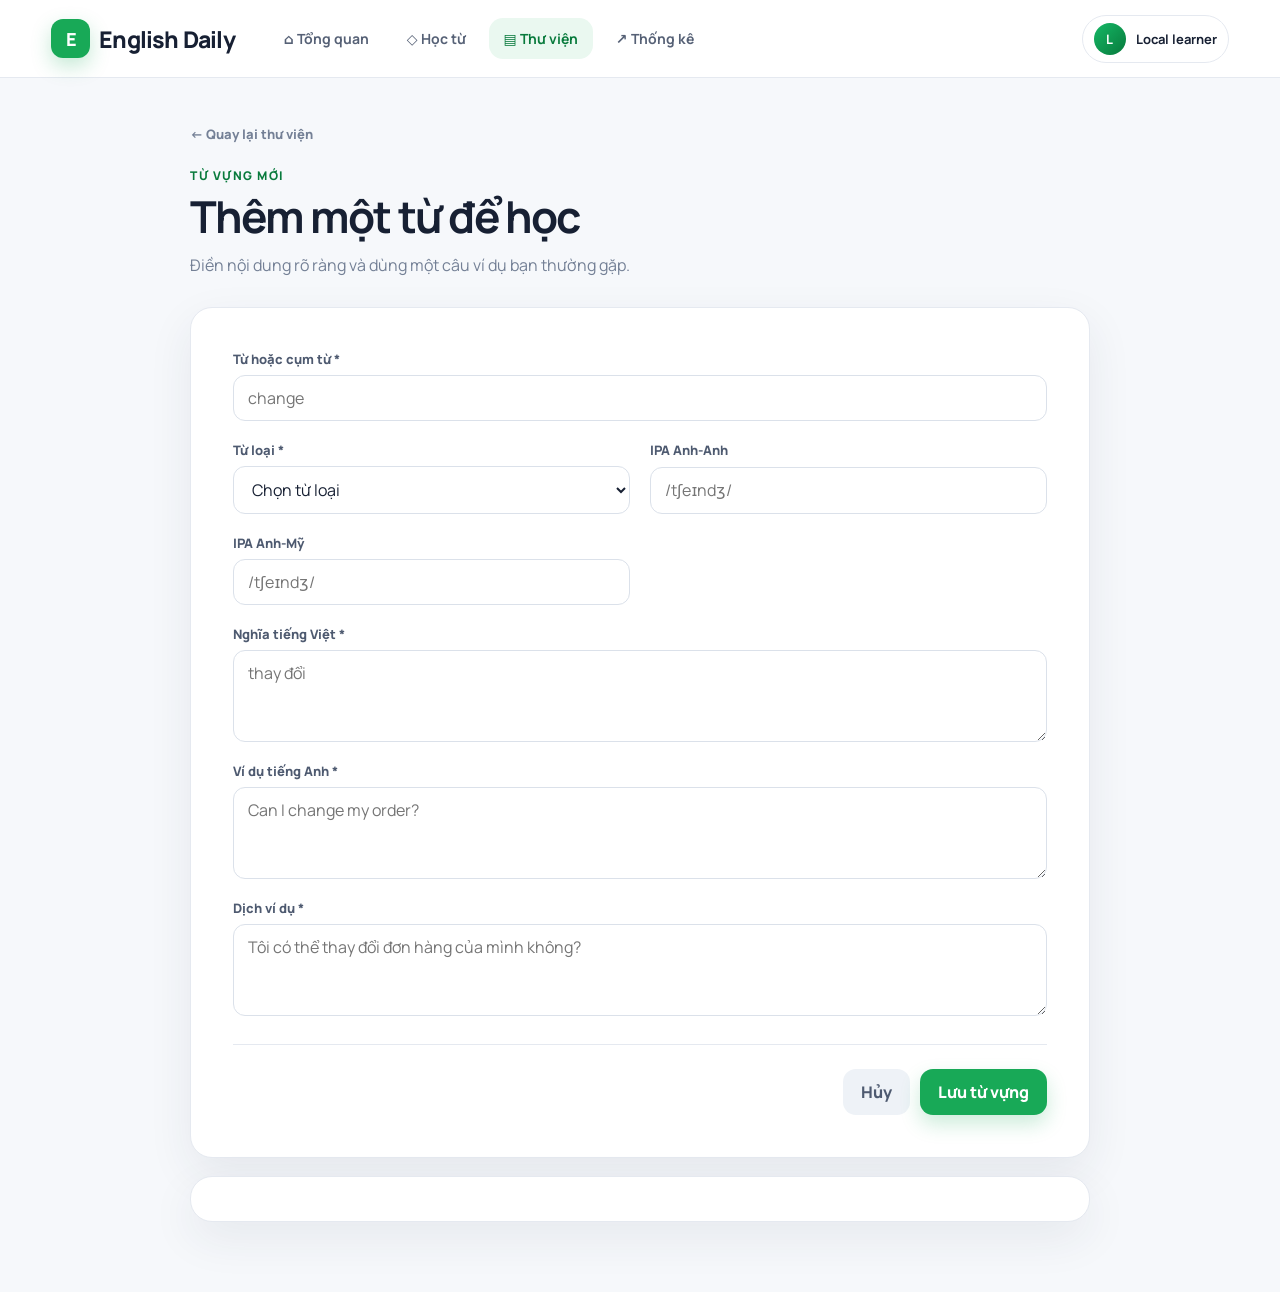
==== vocabulary-detail/index.html @ 698cbb94 "first commit" ====
<!doctype html><html lang="vi"><head><meta charset="UTF-8"><meta name="viewport" content="width=device-width,initial-scale=1"><title>Chi tiết từ · English Daily</title><link rel="stylesheet" href="style.css"></head>
<body><header class="topbar"><a class="brand" href="../dashboard/"><span class="brand-mark">E</span><span class="brand-name">English Daily</span></a><nav class="nav"><a href="../dashboard/">⌂ Tổng quan</a><a href="../flashcard/">◇ Học từ</a><a class="active" href="../vocabulary-list/">▤ Thư viện</a><a href="../statistics/">↗ Thống kê</a></nav><div class="user-chip"><span class="avatar">L</span><span>Local learner</span></div></header>
<main class="page detail-page"><a class="back" href="../vocabulary-list/">← Quay lại thư viện</a><div class="page-heading"><div><p class="eyebrow" id="eyebrow">Từ vựng mới</p><h1 id="title">Thêm một từ để học</h1><p class="subtitle">Điền nội dung rõ ràng và dùng một câu ví dụ bạn thường gặp.</p></div></div><form class="card form" id="form"><div class="form-grid"><div class="field wide"><label for="word">Từ hoặc cụm từ *</label><input class="input" id="word" maxlength="120" required placeholder="change"></div><div class="field"><label for="partOfSpeech">Từ loại *</label><select class="input" id="partOfSpeech" required><option value="">Chọn từ loại</option><option>noun</option><option>verb</option><option>adjective</option><option>adverb</option><option>phrase</option><option>preposition</option><option>conjunction</option></select></div><div class="field"><label for="ukIpa">IPA Anh-Anh</label><input class="input" id="ukIpa" maxlength="160" placeholder="/tʃeɪndʒ/"></div><div class="field"><label for="usIpa">IPA Anh-Mỹ</label><input class="input" id="usIpa" maxlength="160" placeholder="/tʃeɪndʒ/"></div><div class="field wide"><label for="meaning">Nghĩa tiếng Việt *</label><textarea class="input" id="meaning" maxlength="500" required placeholder="thay đổi"></textarea></div><div class="field wide"><label for="exampleEnglish">Ví dụ tiếng Anh *</label><textarea class="input" id="exampleEnglish" maxlength="1000" required placeholder="Can I change my order?"></textarea></div><div class="field wide"><label for="exampleVietnamese">Dịch ví dụ *</label><textarea class="input" id="exampleVietnamese" maxlength="1000" required placeholder="Tôi có thể thay đổi đơn hàng của mình không?"></textarea></div></div><div class="form-actions"><a class="btn btn-secondary" href="../vocabulary-list/">Hủy</a><button class="btn btn-primary" type="submit" id="save">Lưu từ vựng</button></div></form><section class="card progress-panel" id="progress" hidden></section></main><script type="module" src="script.js"></script></body></html>
---- vocabulary-detail/style.css ----
@import url('../shared/common.css');
.detail-page{max-width:900px}.back{display:inline-block;margin-bottom:24px;color:var(--muted);font-size:13px;font-weight:800}.form{padding:clamp(22px,5vw,42px)}.form-grid{display:grid;grid-template-columns:1fr 1fr;gap:20px}.wide{grid-column:1/-1}.form-actions{display:flex;justify-content:flex-end;gap:10px;margin-top:28px;padding-top:24px;border-top:1px solid var(--line)}.progress-panel{display:grid;grid-template-columns:repeat(4,1fr);gap:15px;margin-top:18px;padding:22px}.progress-panel div{padding:15px;background:#f6f8fa;border-radius:13px}.progress-panel strong{display:block;margin-top:5px}.progress-panel span{color:var(--muted);font-size:11px;font-weight:800}@media(max-width:620px){.form-grid{grid-template-columns:1fr}.wide{grid-column:auto}.progress-panel{grid-template-columns:1fr 1fr}}
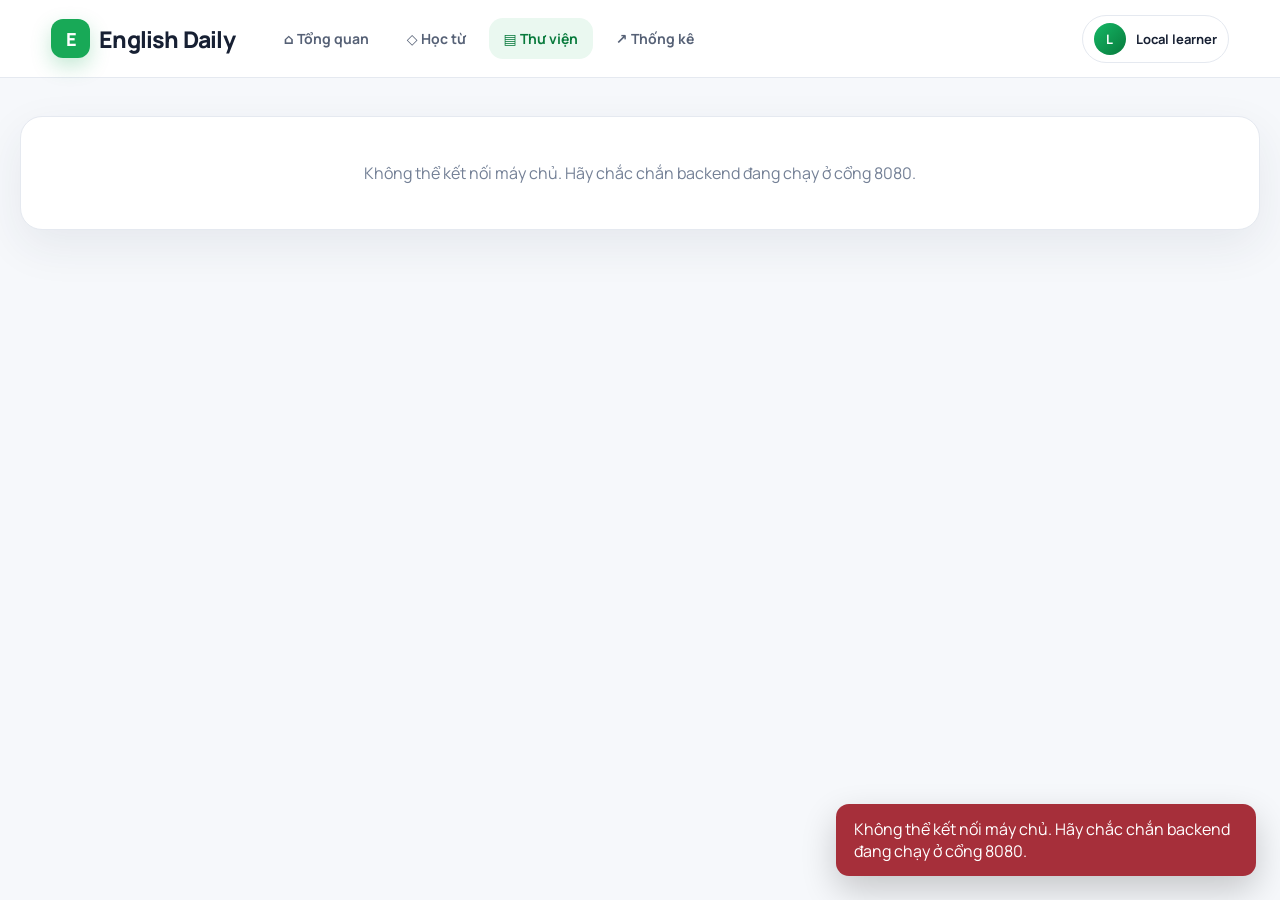
==== commit 79c6aca2: "first commit" ====
--- a/vocabulary-detail/index.html
+++ b/vocabulary-detail/index.html
@@ -1,3 +1,32 @@
-<!doctype html><html lang="vi"><head><meta charset="UTF-8"><meta name="viewport" content="width=device-width,initial-scale=1"><title>Chi tiết từ · English Daily</title><link rel="stylesheet" href="style.css"></head>
-<body><header class="topbar"><a class="brand" href="../dashboard/"><span class="brand-mark">E</span><span class="brand-name">English Daily</span></a><nav class="nav"><a href="../dashboard/">⌂ Tổng quan</a><a href="../flashcard/">◇ Học từ</a><a class="active" href="../vocabulary-list/">▤ Thư viện</a><a href="../statistics/">↗ Thống kê</a></nav><div class="user-chip"><span class="avatar">L</span><span>Local learner</span></div></header>
-<main class="page detail-page"><a class="back" href="../vocabulary-list/">← Quay lại thư viện</a><div class="page-heading"><div><p class="eyebrow" id="eyebrow">Từ vựng mới</p><h1 id="title">Thêm một từ để học</h1><p class="subtitle">Điền nội dung rõ ràng và dùng một câu ví dụ bạn thường gặp.</p></div></div><form class="card form" id="form"><div class="form-grid"><div class="field wide"><label for="word">Từ hoặc cụm từ *</label><input class="input" id="word" maxlength="120" required placeholder="change"></div><div class="field"><label for="partOfSpeech">Từ loại *</label><select class="input" id="partOfSpeech" required><option value="">Chọn từ loại</option><option>noun</option><option>verb</option><option>adjective</option><option>adverb</option><option>phrase</option><option>preposition</option><option>conjunction</option></select></div><div class="field"><label for="ukIpa">IPA Anh-Anh</label><input class="input" id="ukIpa" maxlength="160" placeholder="/tʃeɪndʒ/"></div><div class="field"><label for="usIpa">IPA Anh-Mỹ</label><input class="input" id="usIpa" maxlength="160" placeholder="/tʃeɪndʒ/"></div><div class="field wide"><label for="meaning">Nghĩa tiếng Việt *</label><textarea class="input" id="meaning" maxlength="500" required placeholder="thay đổi"></textarea></div><div class="field wide"><label for="exampleEnglish">Ví dụ tiếng Anh *</label><textarea class="input" id="exampleEnglish" maxlength="1000" required placeholder="Can I change my order?"></textarea></div><div class="field wide"><label for="exampleVietnamese">Dịch ví dụ *</label><textarea class="input" id="exampleVietnamese" maxlength="1000" required placeholder="Tôi có thể thay đổi đơn hàng của mình không?"></textarea></div></div><div class="form-actions"><a class="btn btn-secondary" href="../vocabulary-list/">Hủy</a><button class="btn btn-primary" type="submit" id="save">Lưu từ vựng</button></div></form><section class="card progress-panel" id="progress" hidden></section></main><script type="module" src="script.js"></script></body></html>
+<!doctype html>
+<html lang="vi">
+<head>
+  <meta charset="UTF-8">
+  <meta name="viewport" content="width=device-width,initial-scale=1">
+  <title>Chi tiết bộ thẻ · English Daily</title>
+  <link rel="stylesheet" href="style.css">
+</head>
+<body>
+<header class="topbar"><a class="brand" href="../dashboard/"><span class="brand-mark">E</span><span class="brand-name">English Daily</span></a><nav class="nav"><a href="../dashboard/">⌂ Tổng quan</a><a href="../flashcard/">◇ Học từ</a><a class="active" href="../vocabulary-list/">▤ Thư viện</a><a href="../statistics/">↗ Thống kê</a></nav><div class="user-chip"><span class="avatar">L</span><span>Local learner</span></div></header>
+
+<main class="deck-detail" id="detail"><div class="loader"></div></main>
+
+<dialog id="editDialog">
+  <form id="editForm">
+    <div class="dialog-head"><div><p class="eyebrow">Chỉnh sửa thẻ</p><h2 id="editTitle">Sửa từ vựng</h2></div><button class="close" type="button" id="closeEdit">×</button></div>
+    <div class="edit-grid">
+      <div class="field wide"><label for="word">Từ hoặc cụm từ *</label><input class="input" id="word" maxlength="120" required></div>
+      <div class="field"><label for="partOfSpeech">Từ loại *</label><input class="input" id="partOfSpeech" maxlength="40" required></div>
+      <div class="field"><label for="ukIpa">IPA Anh-Anh</label><input class="input" id="ukIpa" maxlength="160"></div>
+      <div class="field"><label for="usIpa">IPA Anh-Mỹ</label><input class="input" id="usIpa" maxlength="160"></div>
+      <div class="field wide"><label for="meaning">Nghĩa tiếng Việt *</label><textarea class="input" id="meaning" maxlength="500" required></textarea></div>
+      <div class="field wide"><label for="exampleEnglish">Ví dụ tiếng Anh *</label><textarea class="input" id="exampleEnglish" maxlength="1000" required></textarea></div>
+      <div class="field wide"><label for="exampleVietnamese">Dịch ví dụ *</label><textarea class="input" id="exampleVietnamese" maxlength="1000" required></textarea></div>
+    </div>
+    <button class="btn btn-primary save-word" id="saveWord" type="submit">Lưu thay đổi</button>
+  </form>
+</dialog>
+
+<script type="module" src="script.js"></script>
+</body>
+</html>
--- a/vocabulary-detail/style.css
+++ b/vocabulary-detail/style.css
@@ -1,2 +1,2 @@
 @import url('../shared/common.css');
-.detail-page{max-width:900px}.back{display:inline-block;margin-bottom:24px;color:var(--muted);font-size:13px;font-weight:800}.form{padding:clamp(22px,5vw,42px)}.form-grid{display:grid;grid-template-columns:1fr 1fr;gap:20px}.wide{grid-column:1/-1}.form-actions{display:flex;justify-content:flex-end;gap:10px;margin-top:28px;padding-top:24px;border-top:1px solid var(--line)}.progress-panel{display:grid;grid-template-columns:repeat(4,1fr);gap:15px;margin-top:18px;padding:22px}.progress-panel div{padding:15px;background:#f6f8fa;border-radius:13px}.progress-panel strong{display:block;margin-top:5px}.progress-panel span{color:var(--muted);font-size:11px;font-weight:800}@media(max-width:620px){.form-grid{grid-template-columns:1fr}.wide{grid-column:auto}.progress-panel{grid-template-columns:1fr 1fr}}
+.deck-detail{width:min(1320px,calc(100% - 40px));margin:0 auto;padding:38px 0 80px}.back{display:inline-block;margin-bottom:22px;color:var(--muted);font-size:12px;font-weight:800;text-decoration:none}.deck-hero{display:flex;justify-content:space-between;align-items:center;gap:30px;padding:30px 34px}.hero-title{display:flex;align-items:center;gap:13px}.hero-title h1{margin:8px 0;font-size:31px}.deck-hero>div>p:not(.eyebrow){margin:4px 0;color:var(--muted)}.hero-stats{display:flex;gap:18px;margin-top:20px;color:#91a0b5;font-size:12px}.hero-stats strong{color:#334155}.hero-actions{display:flex;align-items:stretch;flex-direction:column;gap:9px;min-width:190px}.danger{color:#c43c3c;background:#fff;border:1px solid #f0bcbc}.children-section,.words-section{margin-top:30px}.section-heading{display:flex;justify-content:space-between;align-items:end;margin-bottom:14px}.section-heading h2{margin:2px 0;font-size:22px}.section-heading>span{padding:6px 10px;color:#78869a;background:#edf2f6;border-radius:99px;font-size:11px;font-weight:800}.children-grid{display:grid;grid-template-columns:repeat(2,minmax(0,1fr));gap:17px}.child-card{padding:23px;background:#fff;border:1px solid #dce4ed;border-top:4px solid var(--green);border-radius:18px}.child-top,.child-footer,.child-count{display:flex;justify-content:space-between;align-items:center}.child-card h3{margin:16px 0 6px;font-size:19px}.child-card>p{min-height:38px;margin:0;color:var(--muted);font-size:12px;line-height:1.55}.child-count{justify-content:flex-start;gap:7px;margin-top:17px;color:#93a1b4;font-size:11px}.child-count strong{color:#475569}.mini-progress{height:6px;margin:12px 0 18px;background:#edf1f5;border-radius:99px;overflow:hidden}.mini-progress span{display:block;height:100%;background:var(--green)}.child-footer{padding-top:14px;border-top:1px solid var(--line);font-size:11px}.child-footer span{color:var(--green)}.child-footer a{color:#334155;font-weight:800;text-decoration:none}.delete-small{width:31px;height:31px;color:#c94040;background:#fff1f1;border:0;border-radius:9px;cursor:pointer}.word-list{overflow:hidden}.word-row{display:grid;grid-template-columns:35px minmax(220px,.8fr) minmax(360px,1.25fr) 60px;align-items:start;gap:18px;padding:22px 25px;border-bottom:1px solid var(--line)}.word-row:last-child{border-bottom:0}.word-number{color:#c1ccda;font-weight:800}.word-main strong,.word-meaning strong{display:block;font-size:17px}.word-main small{display:block;margin-top:7px;color:#8190a5}.word-meaning p{margin:7px 0 0;color:#4f5f76;font-style:italic}.word-meaning p span{display:block;margin-top:4px;color:#8190a5;font-style:normal}.edit-word{padding:7px 10px;color:#087e48;background:#eaf8f1;border:0;border-radius:8px;cursor:pointer;font-weight:800}.empty{padding:45px;text-align:center}dialog{width:min(720px,calc(100% - 30px));max-height:92vh;padding:0;border:0;border-radius:22px;box-shadow:0 25px 80px rgba(15,23,42,.28)}dialog::backdrop{background:rgba(15,23,42,.45);backdrop-filter:blur(3px)}dialog form{padding:28px}.dialog-head{display:flex;justify-content:space-between;align-items:start;margin-bottom:20px}.dialog-head h2{margin:3px 0}.close{width:35px;height:35px;border:0;border-radius:9px;background:#edf1f5;cursor:pointer;font-size:22px}.edit-grid{display:grid;grid-template-columns:1fr 1fr;gap:14px}.wide{grid-column:1/-1}.save-word{width:100%;margin-top:18px}@media(max-width:850px){.children-grid{grid-template-columns:1fr}.word-row{grid-template-columns:28px 1fr 60px}.word-meaning{grid-column:2/4}.deck-hero{align-items:flex-start;flex-direction:column}.hero-actions{width:100%}}@media(max-width:560px){.deck-detail{width:calc(100% - 24px)}.deck-hero{padding:22px}.hero-stats{flex-wrap:wrap}.word-row{padding:18px 14px}.edit-grid{grid-template-columns:1fr}.wide{grid-column:auto}}
